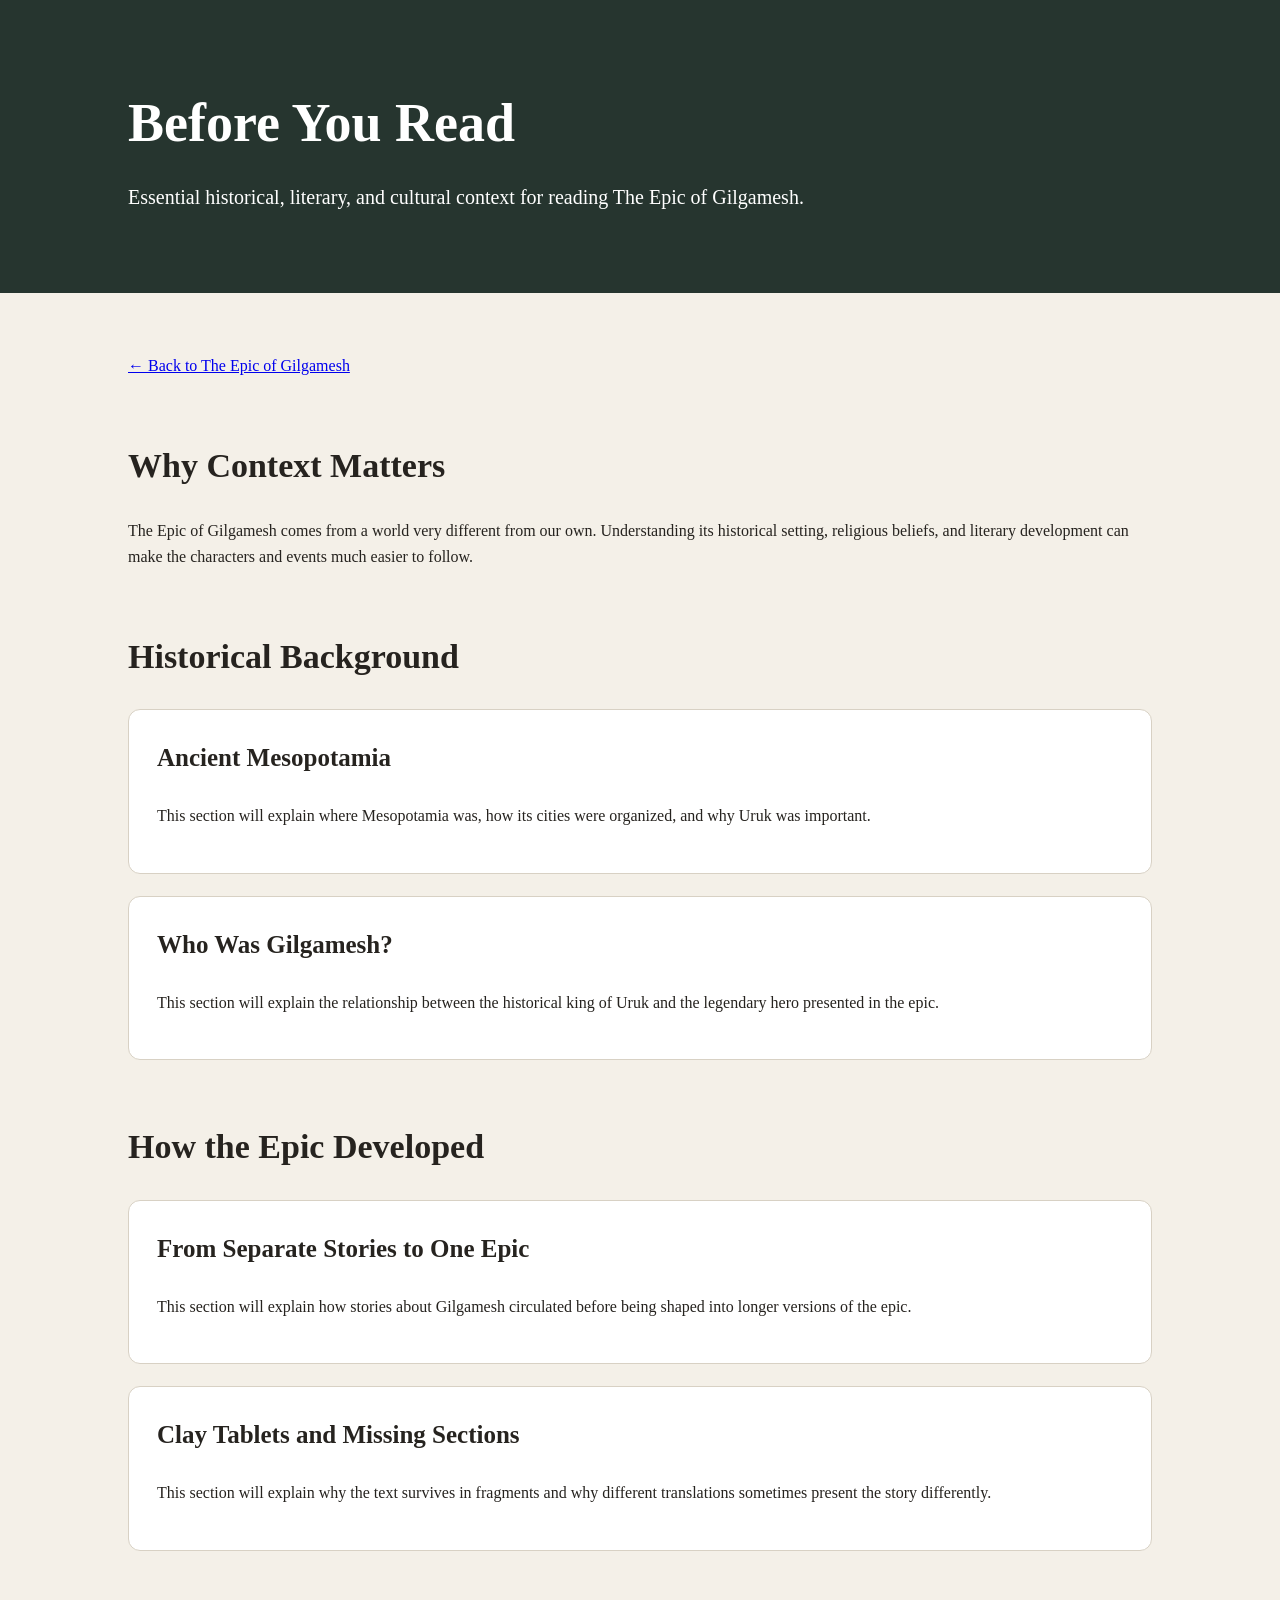
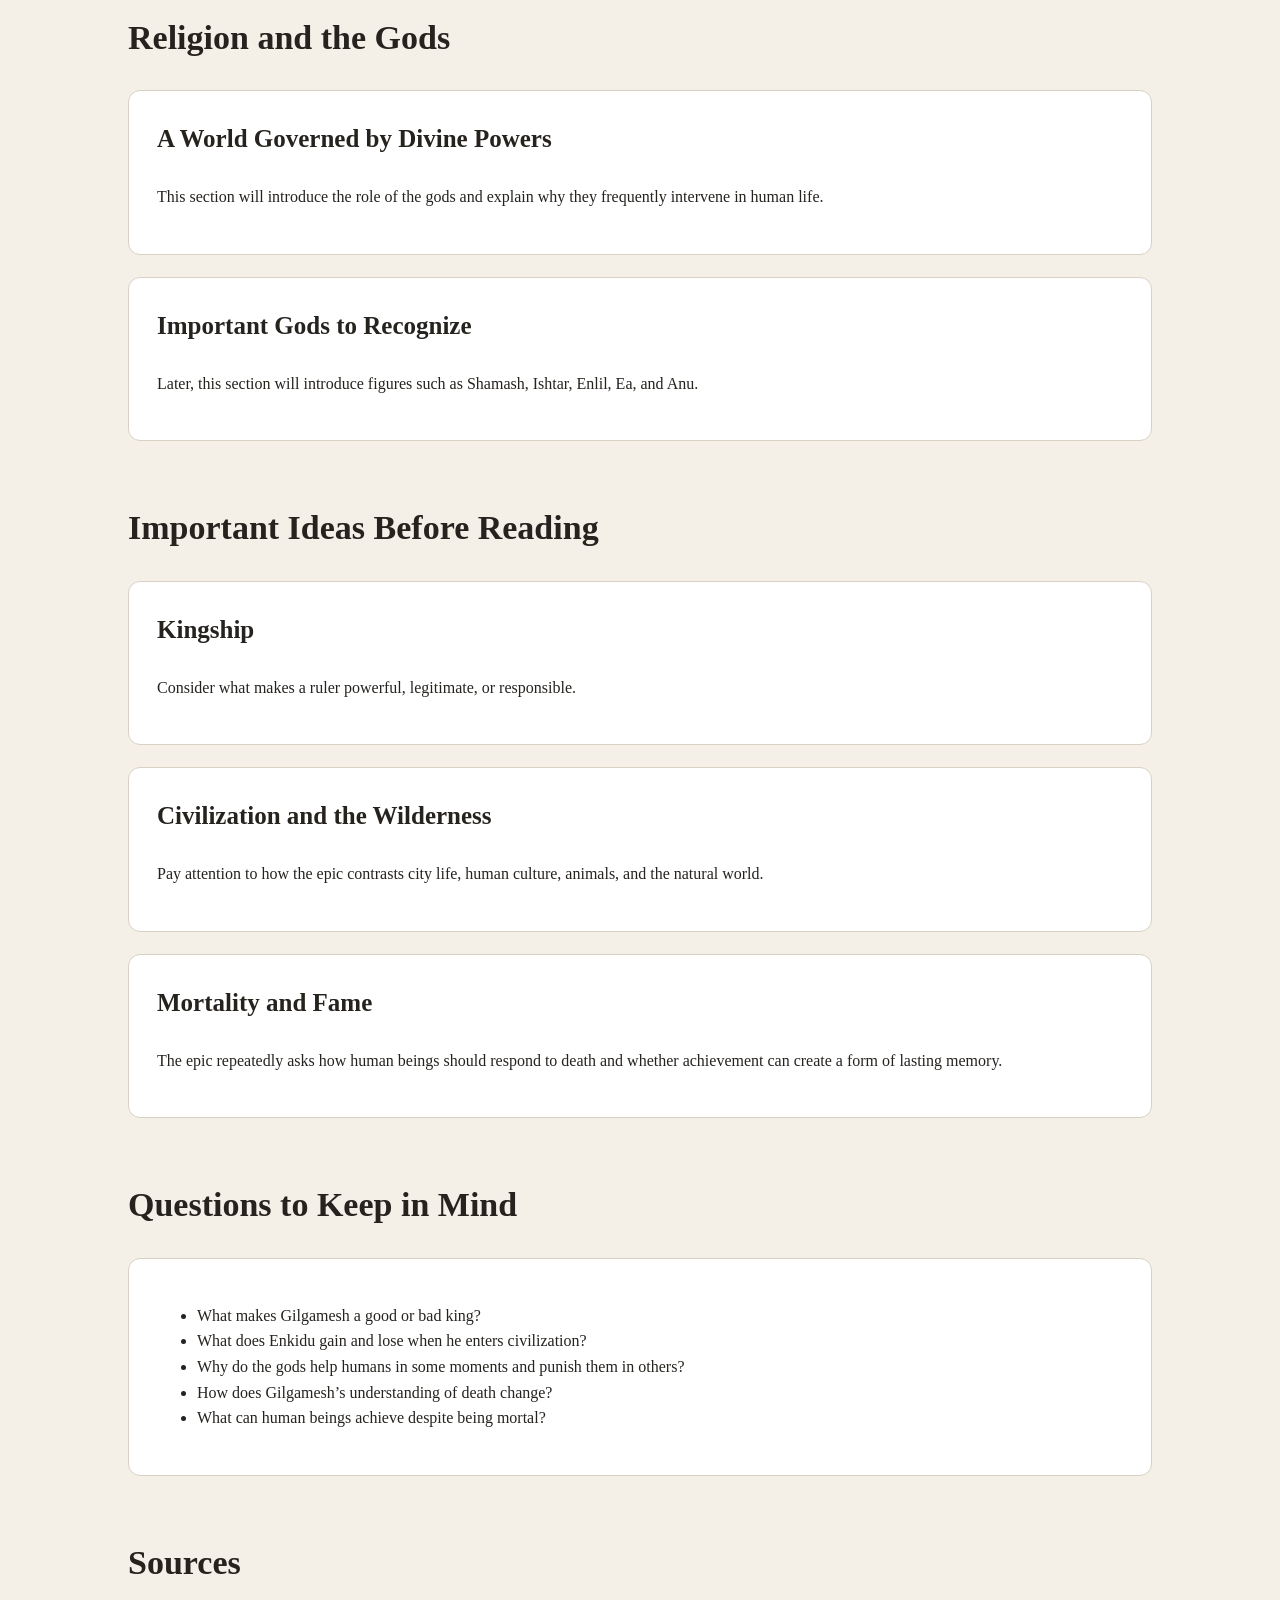
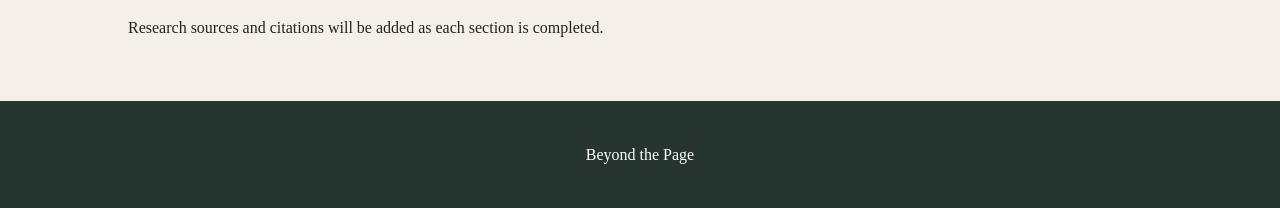
==== gilgamesh-before-reading.html @ 073196b5 "Create Before You Read page" ====
<!DOCTYPE html>
<html lang="en">
<head>
  <meta charset="UTF-8">
  <meta name="viewport" content="width=device-width, initial-scale=1.0">

  <title>Before You Read Gilgamesh | Beyond the Page</title>
  <link rel="stylesheet" href="style.css">
</head>

<body>
  <header>
    <h1>Before You Read</h1>

    <p>
      Essential historical, literary, and cultural context for reading
      The Epic of Gilgamesh.
    </p>
  </header>

  <main>
    <section>
      <a href="gilgamesh.html">← Back to The Epic of Gilgamesh</a>
    </section>

    <section>
      <h2>Why Context Matters</h2>

      <p>
        The Epic of Gilgamesh comes from a world very different from our own.
        Understanding its historical setting, religious beliefs, and literary
        development can make the characters and events much easier to follow.
      </p>
    </section>

    <section>
      <h2>Historical Background</h2>

      <article>
        <h3>Ancient Mesopotamia</h3>

        <p>
          This section will explain where Mesopotamia was, how its cities were
          organized, and why Uruk was important.
        </p>
      </article>

      <article>
        <h3>Who Was Gilgamesh?</h3>

        <p>
          This section will explain the relationship between the historical
          king of Uruk and the legendary hero presented in the epic.
        </p>
      </article>
    </section>

    <section>
      <h2>How the Epic Developed</h2>

      <article>
        <h3>From Separate Stories to One Epic</h3>

        <p>
          This section will explain how stories about Gilgamesh circulated
          before being shaped into longer versions of the epic.
        </p>
      </article>

      <article>
        <h3>Clay Tablets and Missing Sections</h3>

        <p>
          This section will explain why the text survives in fragments and why
          different translations sometimes present the story differently.
        </p>
      </article>
    </section>

    <section>
      <h2>Religion and the Gods</h2>

      <article>
        <h3>A World Governed by Divine Powers</h3>

        <p>
          This section will introduce the role of the gods and explain why they
          frequently intervene in human life.
        </p>
      </article>

      <article>
        <h3>Important Gods to Recognize</h3>

        <p>
          Later, this section will introduce figures such as Shamash, Ishtar,
          Enlil, Ea, and Anu.
        </p>
      </article>
    </section>

    <section>
      <h2>Important Ideas Before Reading</h2>

      <article>
        <h3>Kingship</h3>

        <p>
          Consider what makes a ruler powerful, legitimate, or responsible.
        </p>
      </article>

      <article>
        <h3>Civilization and the Wilderness</h3>

        <p>
          Pay attention to how the epic contrasts city life, human culture,
          animals, and the natural world.
        </p>
      </article>

      <article>
        <h3>Mortality and Fame</h3>

        <p>
          The epic repeatedly asks how human beings should respond to death
          and whether achievement can create a form of lasting memory.
        </p>
      </article>
    </section>

    <section>
      <h2>Questions to Keep in Mind</h2>

      <article>
        <ul>
          <li>What makes Gilgamesh a good or bad king?</li>
          <li>What does Enkidu gain and lose when he enters civilization?</li>
          <li>Why do the gods help humans in some moments and punish them in others?</li>
          <li>How does Gilgamesh’s understanding of death change?</li>
          <li>What can human beings achieve despite being mortal?</li>
        </ul>
      </article>
    </section>

    <section>
      <h2>Sources</h2>

      <p>
        Research sources and citations will be added as each section is completed.
      </p>
    </section>
  </main>

  <footer>
    <p>Beyond the Page</p>
  </footer>
</body>
</html>
---- style.css ----
* {
  box-sizing: border-box;
}

body {
  margin: 0;
  background-color: #f4f0e8;
  color: #26231f;
  font-family: Georgia, "Times New Roman", serif;
  line-height: 1.6;
}

header {
  background-color: #26352f;
  color: white;
  padding: 80px 10%;
}

header h1 {
  margin: 0 0 15px;
  font-size: 54px;
}

header p {
  max-width: 750px;
  margin: 0;
  font-size: 20px;
}

main {
  width: 80%;
  max-width: 1100px;
  margin: 60px auto;
}

section {
  margin-bottom: 60px;
}

h2 {
  font-size: 34px;
  margin-bottom: 25px;
}

article {
  background-color: white;
  border: 1px solid #d8d1c4;
  border-radius: 12px;
  margin-bottom: 22px;
  padding: 28px;
}

article h3 {
  margin-top: 0;
  font-size: 25px;
}

article h4 {
  font-size: 21px;
  margin-bottom: 10px;
}

footer {
  background-color: #26352f;
  color: white;
  padding: 25px 10%;
  text-align: center;
}

@media (max-width: 700px) {
  header {
    padding: 50px 7%;
  }

  header h1 {
    font-size: 40px;
  }

  main {
    width: 86%;
  }
}
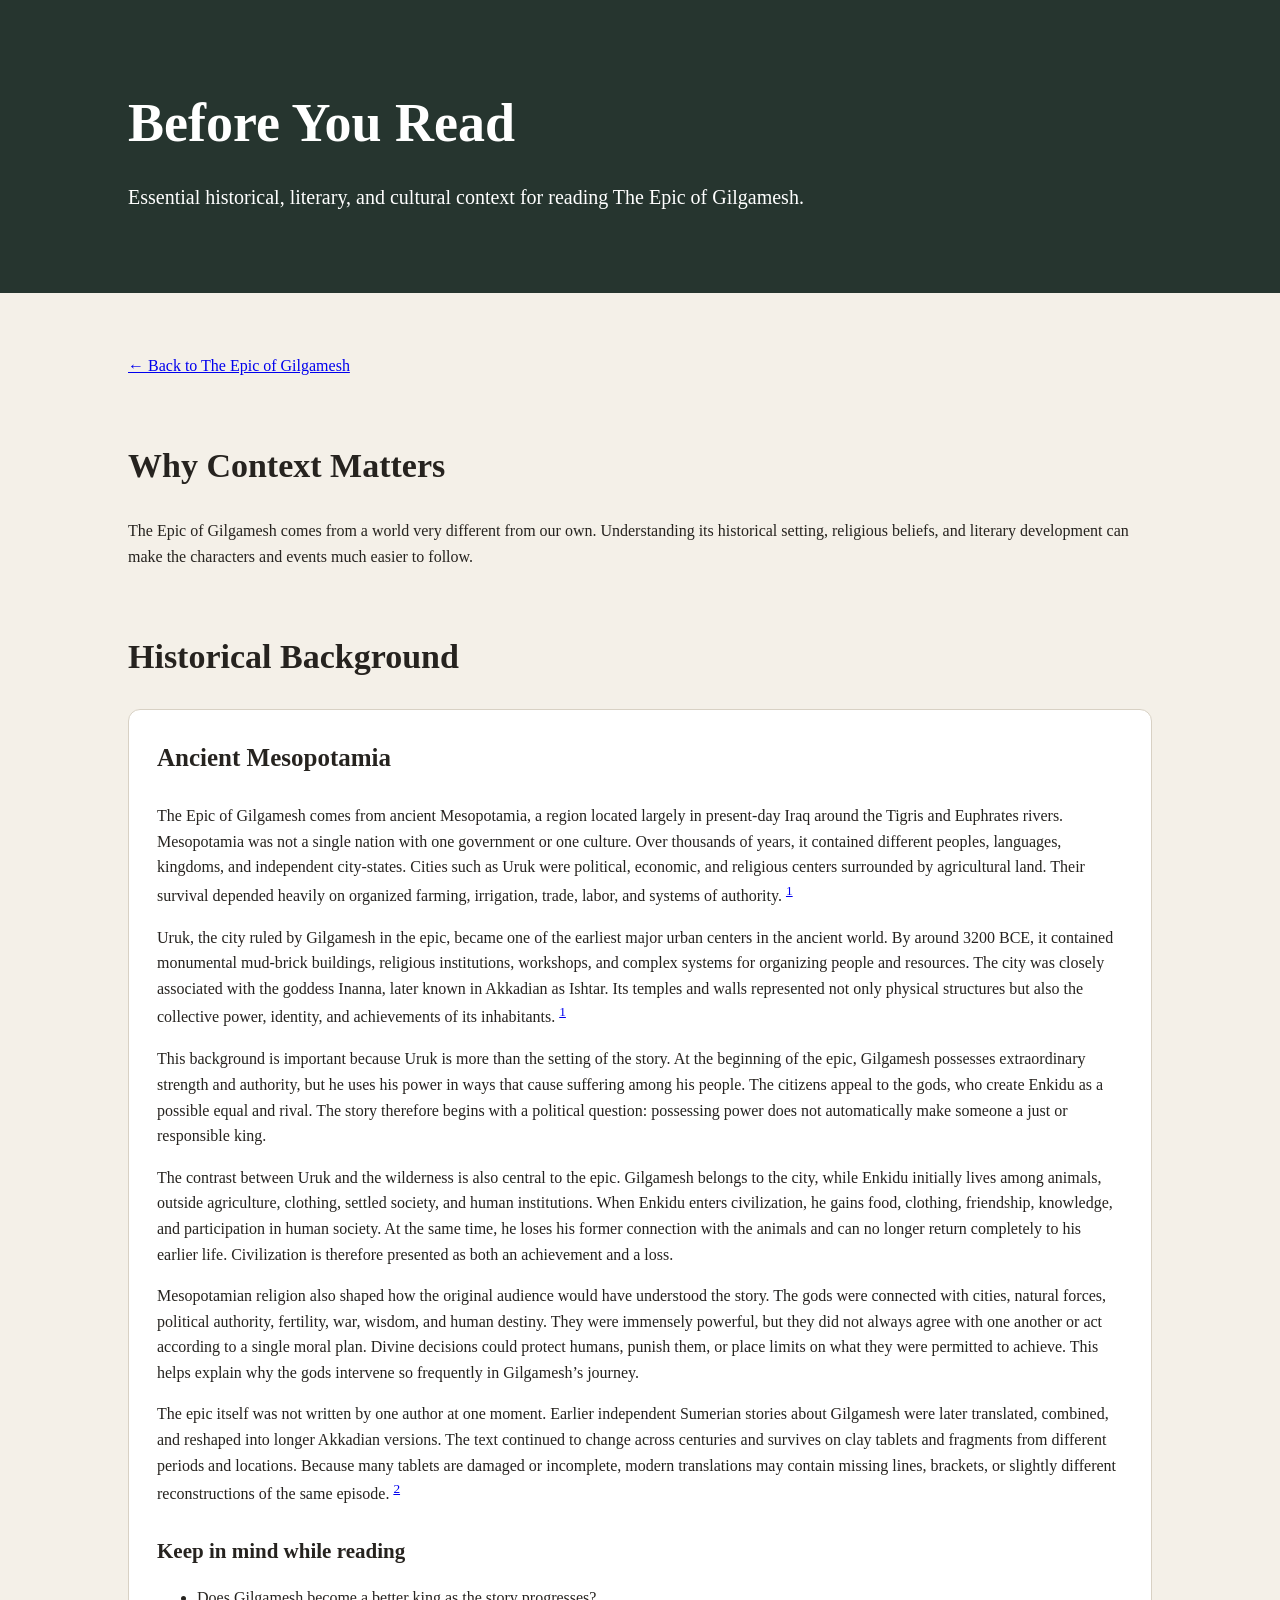
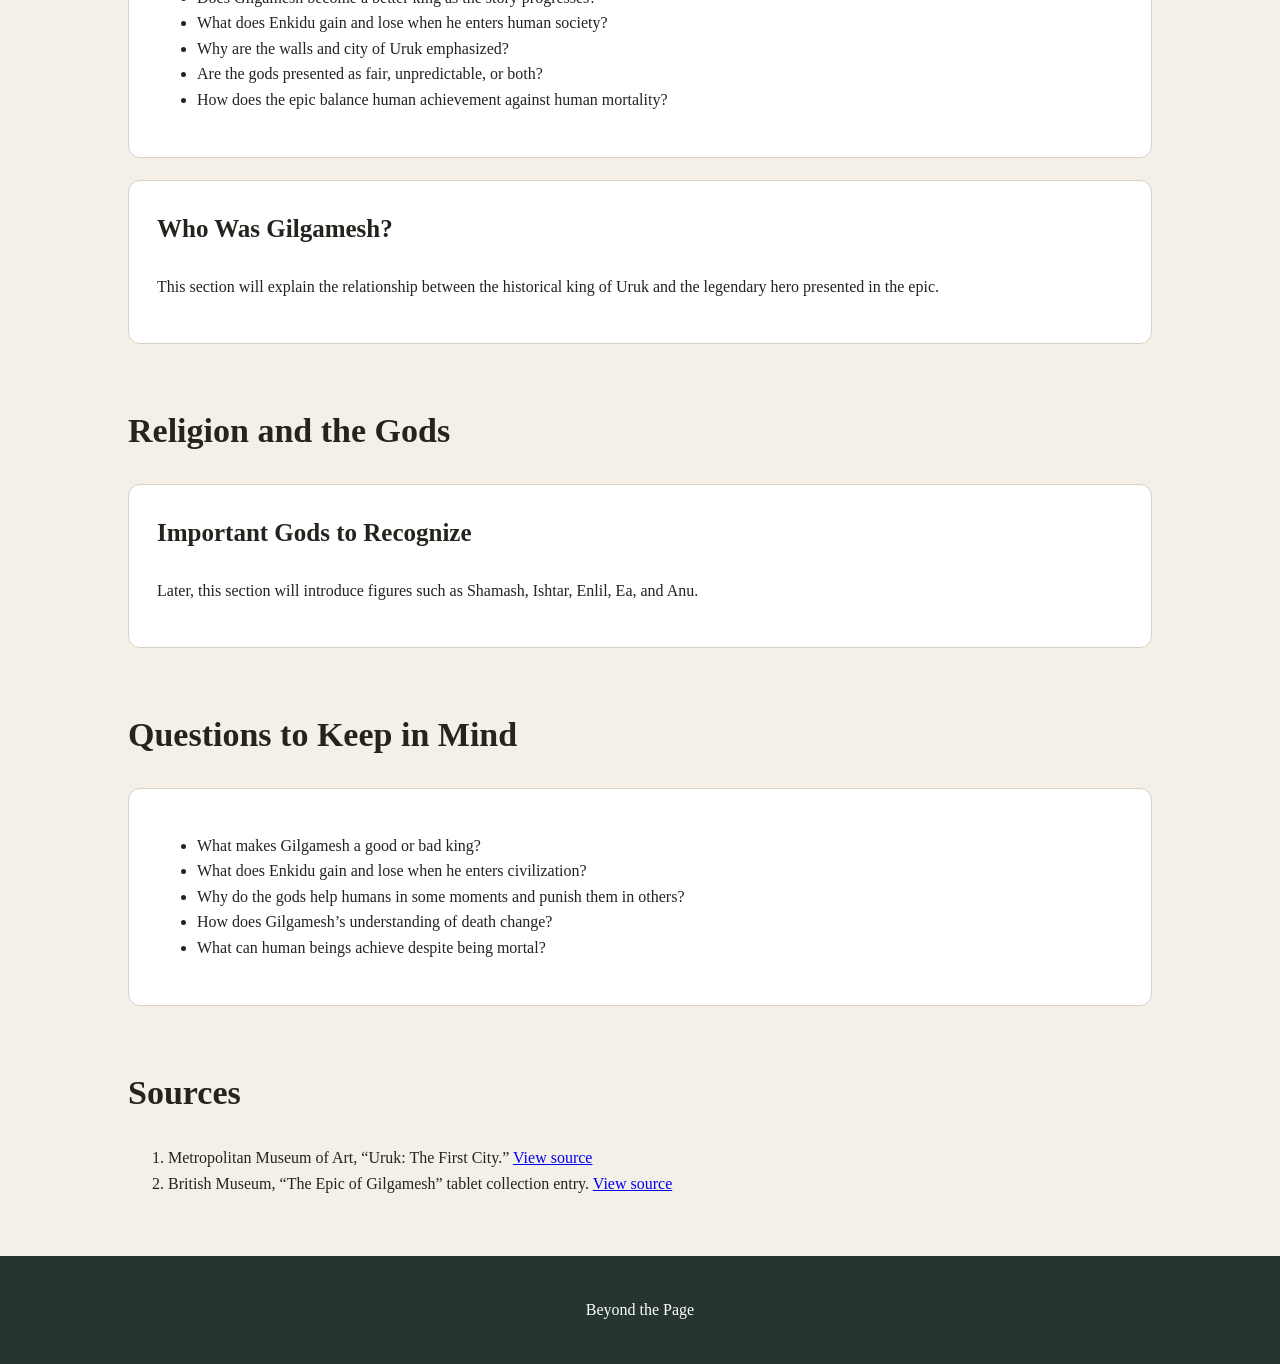
==== commit 4f5c6064: "Remove sections on epic development and key ideas Removed sections discussing the development of the" ====
--- a/gilgamesh-before-reading.html
+++ b/gilgamesh-before-reading.html
@@ -37,13 +37,83 @@
       <h2>Historical Background</h2>
 
       <article>
-        <h3>Ancient Mesopotamia</h3>
+  <h3>Ancient Mesopotamia</h3>
 
-        <p>
-          This section will explain where Mesopotamia was, how its cities were
-          organized, and why Uruk was important.
-        </p>
-      </article>
+  <p>
+    The Epic of Gilgamesh comes from ancient Mesopotamia, a region located
+    largely in present-day Iraq around the Tigris and Euphrates rivers.
+    Mesopotamia was not a single nation with one government or one culture.
+    Over thousands of years, it contained different peoples, languages,
+    kingdoms, and independent city-states. Cities such as Uruk were political,
+    economic, and religious centers surrounded by agricultural land. Their
+    survival depended heavily on organized farming, irrigation, trade, labor,
+    and systems of authority.
+    <sup><a href="#source-1">1</a></sup>
+  </p>
+
+  <p>
+    Uruk, the city ruled by Gilgamesh in the epic, became one of the earliest
+    major urban centers in the ancient world. By around 3200 BCE, it contained
+    monumental mud-brick buildings, religious institutions, workshops, and
+    complex systems for organizing people and resources. The city was closely
+    associated with the goddess Inanna, later known in Akkadian as Ishtar.
+    Its temples and walls represented not only physical structures but also
+    the collective power, identity, and achievements of its inhabitants.
+    <sup><a href="#source-1">1</a></sup>
+  </p>
+
+  <p>
+    This background is important because Uruk is more than the setting of the
+    story. At the beginning of the epic, Gilgamesh possesses extraordinary
+    strength and authority, but he uses his power in ways that cause suffering
+    among his people. The citizens appeal to the gods, who create Enkidu as a
+    possible equal and rival. The story therefore begins with a political
+    question: possessing power does not automatically make someone a just or
+    responsible king.
+  </p>
+
+  <p>
+    The contrast between Uruk and the wilderness is also central to the epic.
+    Gilgamesh belongs to the city, while Enkidu initially lives among animals,
+    outside agriculture, clothing, settled society, and human institutions.
+    When Enkidu enters civilization, he gains food, clothing, friendship,
+    knowledge, and participation in human society. At the same time, he loses
+    his former connection with the animals and can no longer return completely
+    to his earlier life. Civilization is therefore presented as both an
+    achievement and a loss.
+  </p>
+
+  <p>
+    Mesopotamian religion also shaped how the original audience would have
+    understood the story. The gods were connected with cities, natural forces,
+    political authority, fertility, war, wisdom, and human destiny. They were
+    immensely powerful, but they did not always agree with one another or act
+    according to a single moral plan. Divine decisions could protect humans,
+    punish them, or place limits on what they were permitted to achieve. This
+    helps explain why the gods intervene so frequently in Gilgamesh’s journey.
+  </p>
+
+  <p>
+    The epic itself was not written by one author at one moment. Earlier
+    independent Sumerian stories about Gilgamesh were later translated,
+    combined, and reshaped into longer Akkadian versions. The text continued
+    to change across centuries and survives on clay tablets and fragments from
+    different periods and locations. Because many tablets are damaged or
+    incomplete, modern translations may contain missing lines, brackets, or
+    slightly different reconstructions of the same episode.
+    <sup><a href="#source-2">2</a></sup>
+  </p>
+
+  <h4>Keep in mind while reading</h4>
+
+  <ul>
+    <li>Does Gilgamesh become a better king as the story progresses?</li>
+    <li>What does Enkidu gain and lose when he enters human society?</li>
+    <li>Why are the walls and city of Uruk emphasized?</li>
+    <li>Are the gods presented as fair, unpredictable, or both?</li>
+    <li>How does the epic balance human achievement against human mortality?</li>
+  </ul>
+</article>
 
       <article>
         <h3>Who Was Gilgamesh?</h3>
@@ -55,39 +125,11 @@
       </article>
     </section>
 
-    <section>
-      <h2>How the Epic Developed</h2>
-
-      <article>
-        <h3>From Separate Stories to One Epic</h3>
-
-        <p>
-          This section will explain how stories about Gilgamesh circulated
-          before being shaped into longer versions of the epic.
-        </p>
-      </article>
-
-      <article>
-        <h3>Clay Tablets and Missing Sections</h3>
-
-        <p>
-          This section will explain why the text survives in fragments and why
-          different translations sometimes present the story differently.
-        </p>
-      </article>
-    </section>
 
     <section>
       <h2>Religion and the Gods</h2>
 
-      <article>
-        <h3>A World Governed by Divine Powers</h3>
-
-        <p>
-          This section will introduce the role of the gods and explain why they
-          frequently intervene in human life.
-        </p>
-      </article>
+    
 
       <article>
         <h3>Important Gods to Recognize</h3>
@@ -99,35 +141,7 @@
       </article>
     </section>
 
-    <section>
-      <h2>Important Ideas Before Reading</h2>
-
-      <article>
-        <h3>Kingship</h3>
-
-        <p>
-          Consider what makes a ruler powerful, legitimate, or responsible.
-        </p>
-      </article>
-
-      <article>
-        <h3>Civilization and the Wilderness</h3>
-
-        <p>
-          Pay attention to how the epic contrasts city life, human culture,
-          animals, and the natural world.
-        </p>
-      </article>
-
-      <article>
-        <h3>Mortality and Fame</h3>
-
-        <p>
-          The epic repeatedly asks how human beings should respond to death
-          and whether achievement can create a form of lasting memory.
-        </p>
-      </article>
-    </section>
+  
 
     <section>
       <h2>Questions to Keep in Mind</h2>
@@ -144,12 +158,32 @@
     </section>
 
     <section>
-      <h2>Sources</h2>
+  <h2>Sources</h2>
 
-      <p>
-        Research sources and citations will be added as each section is completed.
-      </p>
-    </section>
+  <ol>
+    <li id="source-1">
+      Metropolitan Museum of Art,
+      “Uruk: The First City.”
+      <a
+        href="https://www.metmuseum.org/essays/uruk-the-first-city"
+        target="_blank"
+        rel="noopener noreferrer">
+        View source
+      </a>
+    </li>
+
+    <li id="source-2">
+      British Museum,
+      “The Epic of Gilgamesh” tablet collection entry.
+      <a
+        href="https://www.britishmuseum.org/collection/object/W_K-231"
+        target="_blank"
+        rel="noopener noreferrer">
+        View source
+      </a>
+    </li>
+  </ol>
+</section>
   </main>
 
   <footer>
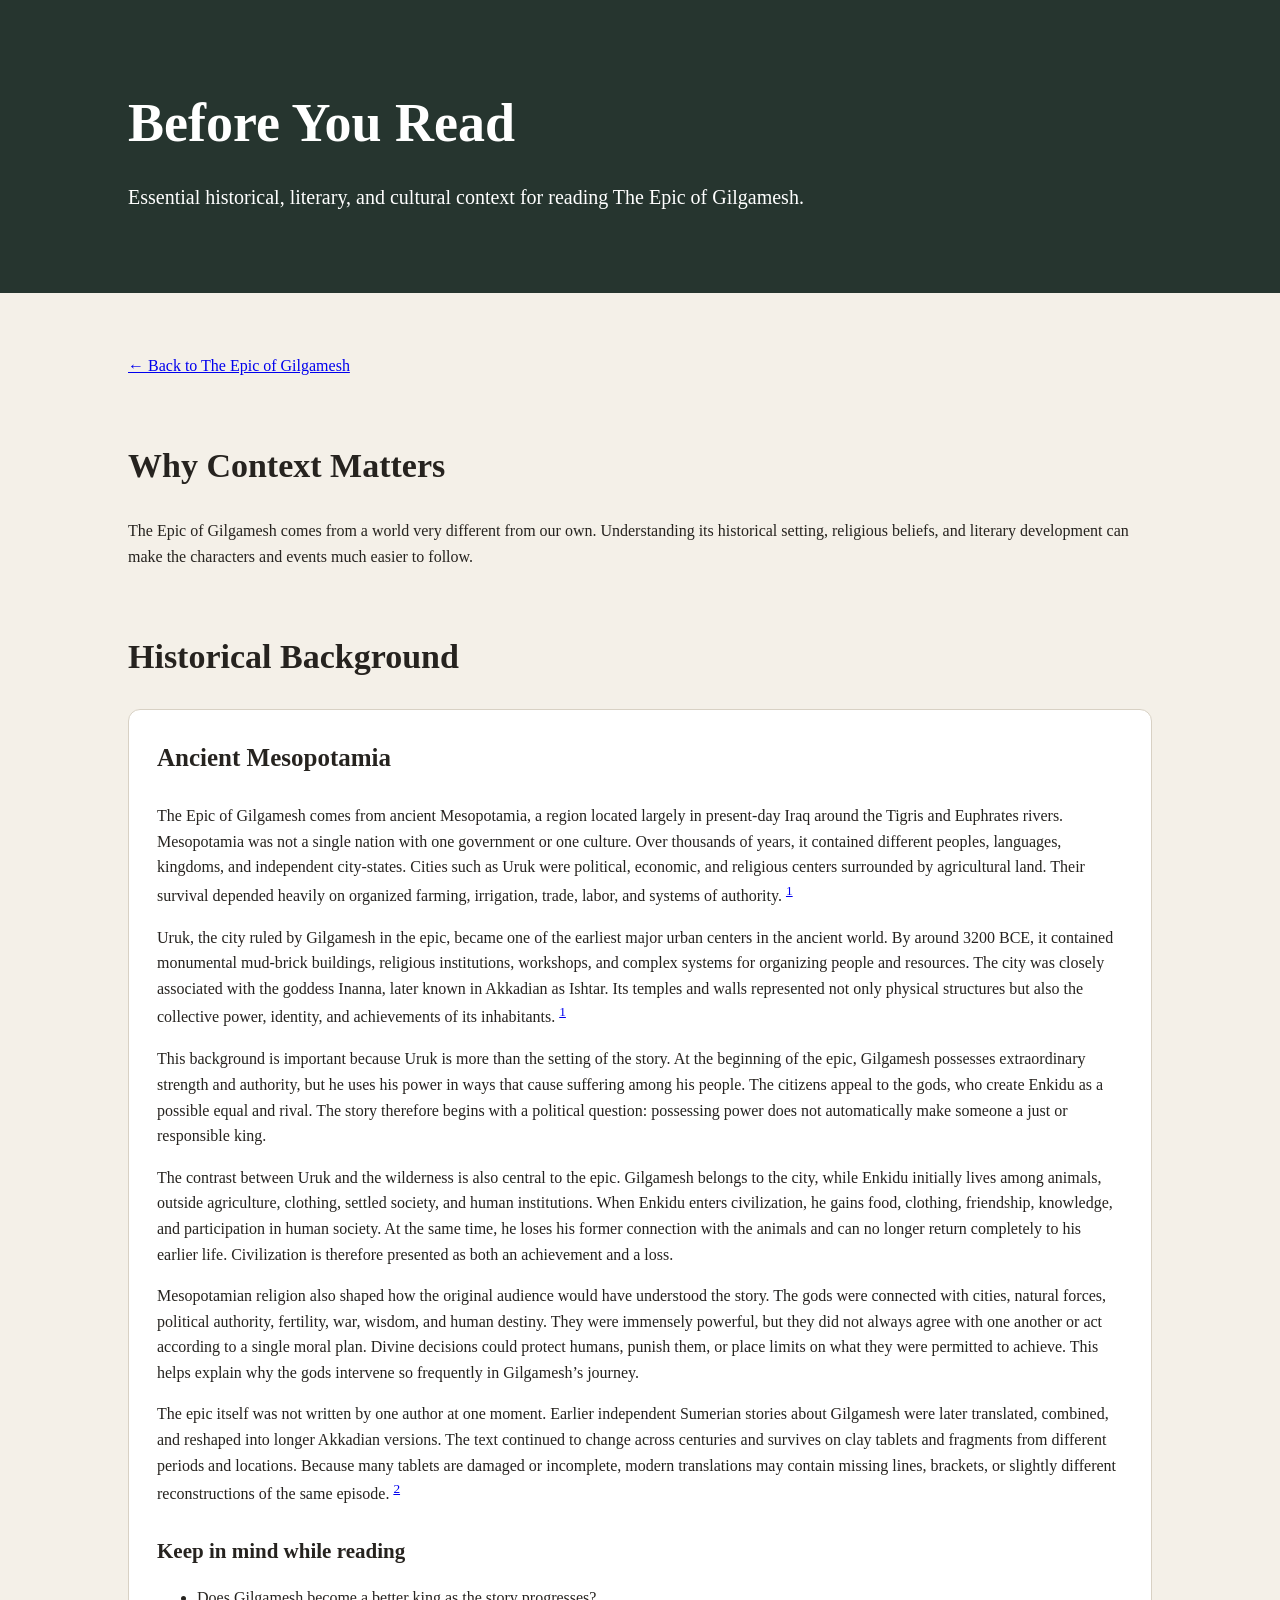
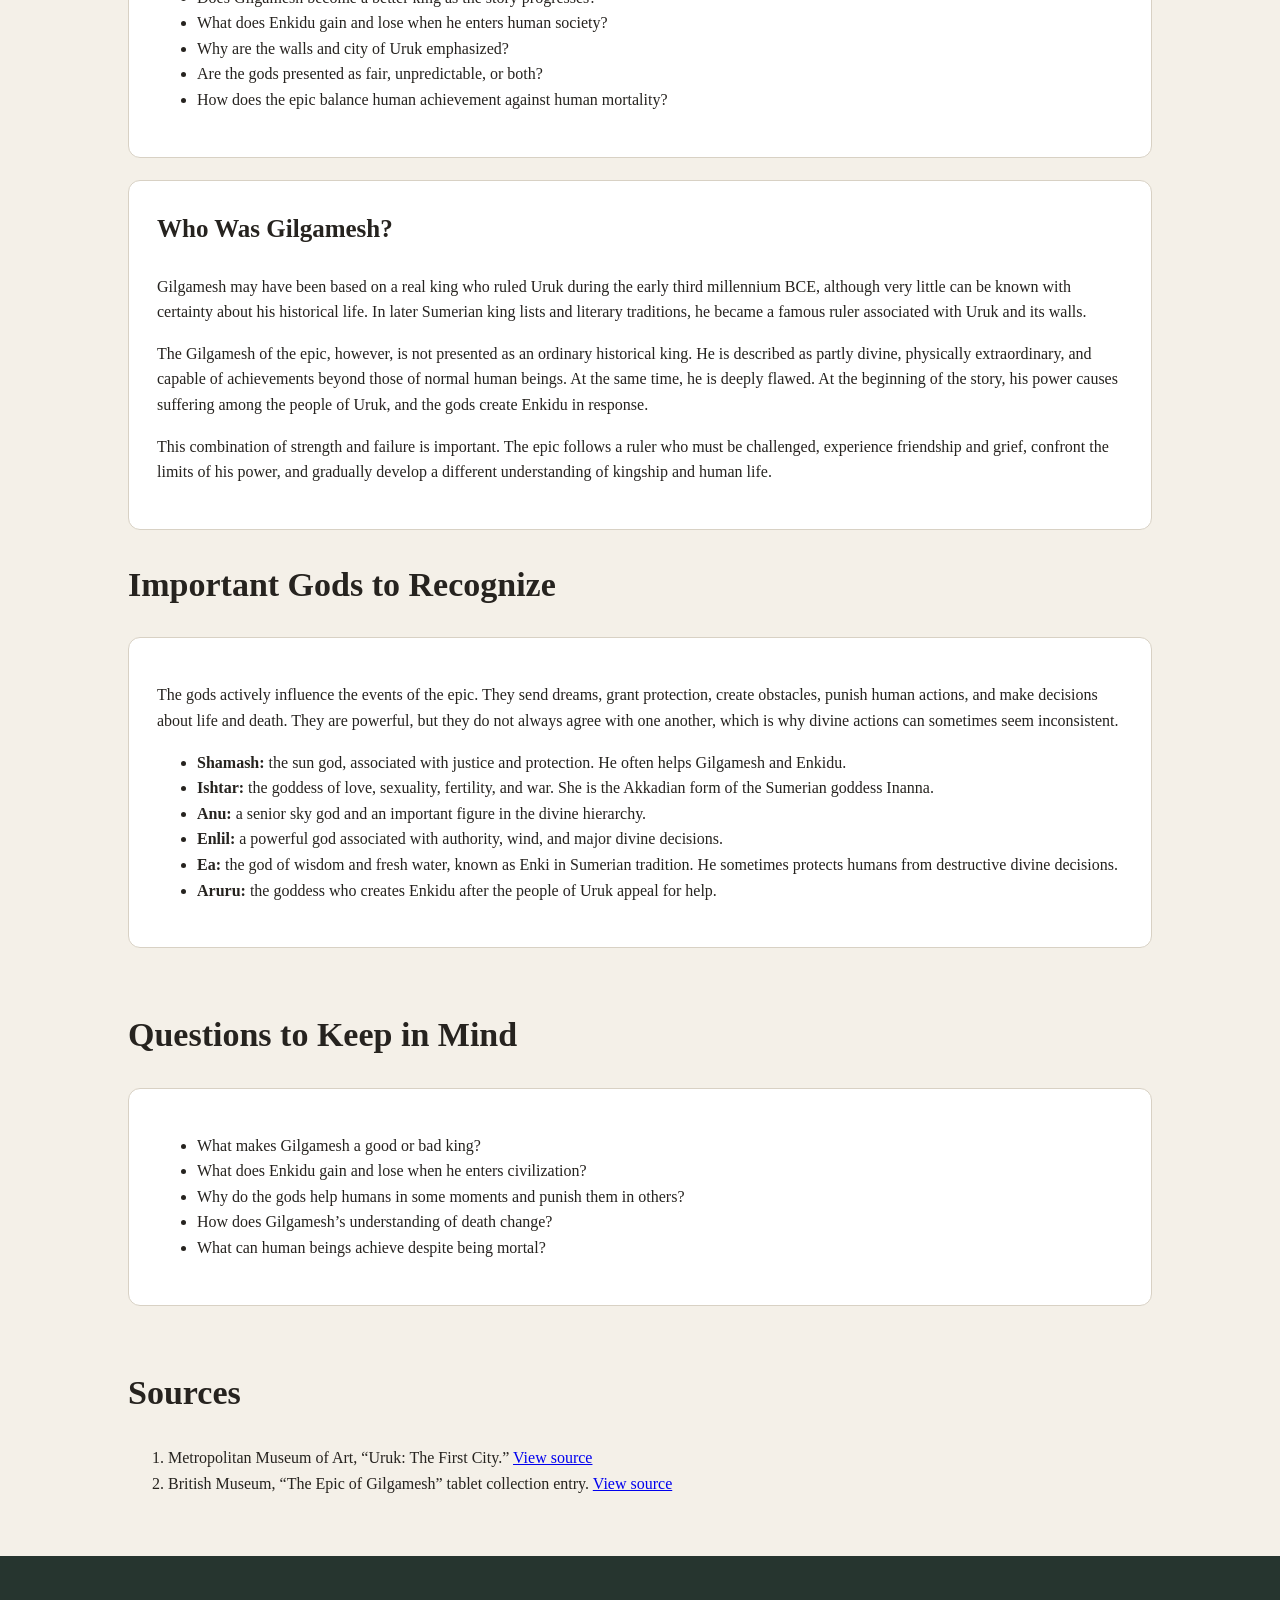
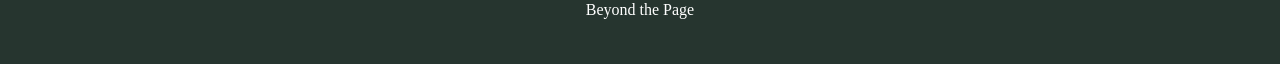
==== commit 34b538d7: "Enhance content on Gilgamesh and important gods Expanded the section on Gilgamesh's historical conte" ====
--- a/gilgamesh-before-reading.html
+++ b/gilgamesh-before-reading.html
@@ -116,30 +116,79 @@
 </article>
 
       <article>
-        <h3>Who Was Gilgamesh?</h3>
-
-        <p>
-          This section will explain the relationship between the historical
-          king of Uruk and the legendary hero presented in the epic.
-        </p>
-      </article>
-    </section>
-
-
-    <section>
-      <h2>Religion and the Gods</h2>
-
-    
-
-      <article>
-        <h3>Important Gods to Recognize</h3>
-
-        <p>
-          Later, this section will introduce figures such as Shamash, Ishtar,
-          Enlil, Ea, and Anu.
-        </p>
-      </article>
-    </section>
+  <h3>Who Was Gilgamesh?</h3>
+
+  <p>
+    Gilgamesh may have been based on a real king who ruled Uruk during the
+    early third millennium BCE, although very little can be known with
+    certainty about his historical life. In later Sumerian king lists and
+    literary traditions, he became a famous ruler associated with Uruk and
+    its walls.
+  </p>
+
+  <p>
+    The Gilgamesh of the epic, however, is not presented as an ordinary
+    historical king. He is described as partly divine, physically
+    extraordinary, and capable of achievements beyond those of normal human
+    beings. At the same time, he is deeply flawed. At the beginning of the
+    story, his power causes suffering among the people of Uruk, and the gods
+    create Enkidu in response.
+  </p>
+
+  <p>
+    This combination of strength and failure is important. The epic follows a ruler who must be challenged,
+    experience friendship and grief, confront the limits of his power, and
+    gradually develop a different understanding of kingship and human life.
+  </p>
+</article>
+
+
+    <section>
+  <h2>Important Gods to Recognize</h2>
+
+  <article>
+    <p>
+      The gods actively influence the events of the epic. They send dreams,
+      grant protection, create obstacles, punish human actions, and make
+      decisions about life and death. They are powerful, but they do not always
+      agree with one another, which is why divine actions can sometimes seem
+      inconsistent.
+    </p>
+
+    <ul>
+      <li>
+        <strong>Shamash:</strong> the sun god, associated with justice and
+        protection. He often helps Gilgamesh and Enkidu.
+      </li>
+
+      <li>
+        <strong>Ishtar:</strong> the goddess of love, sexuality, fertility,
+        and war. She is the Akkadian form of the Sumerian goddess Inanna.
+      </li>
+
+      <li>
+        <strong>Anu:</strong> a senior sky god and an important figure in the
+        divine hierarchy.
+      </li>
+
+      <li>
+        <strong>Enlil:</strong> a powerful god associated with authority,
+        wind, and major divine decisions.
+      </li>
+
+      <li>
+        <strong>Ea:</strong> the god of wisdom and fresh water, known as Enki
+        in Sumerian tradition. He sometimes protects humans from destructive
+        divine decisions.
+      </li>
+
+      <li>
+        <strong>Aruru:</strong> the goddess who creates Enkidu after the people
+        of Uruk appeal for help.
+      </li>
+    </ul>
+  </article>
+</section>
 
   
 
